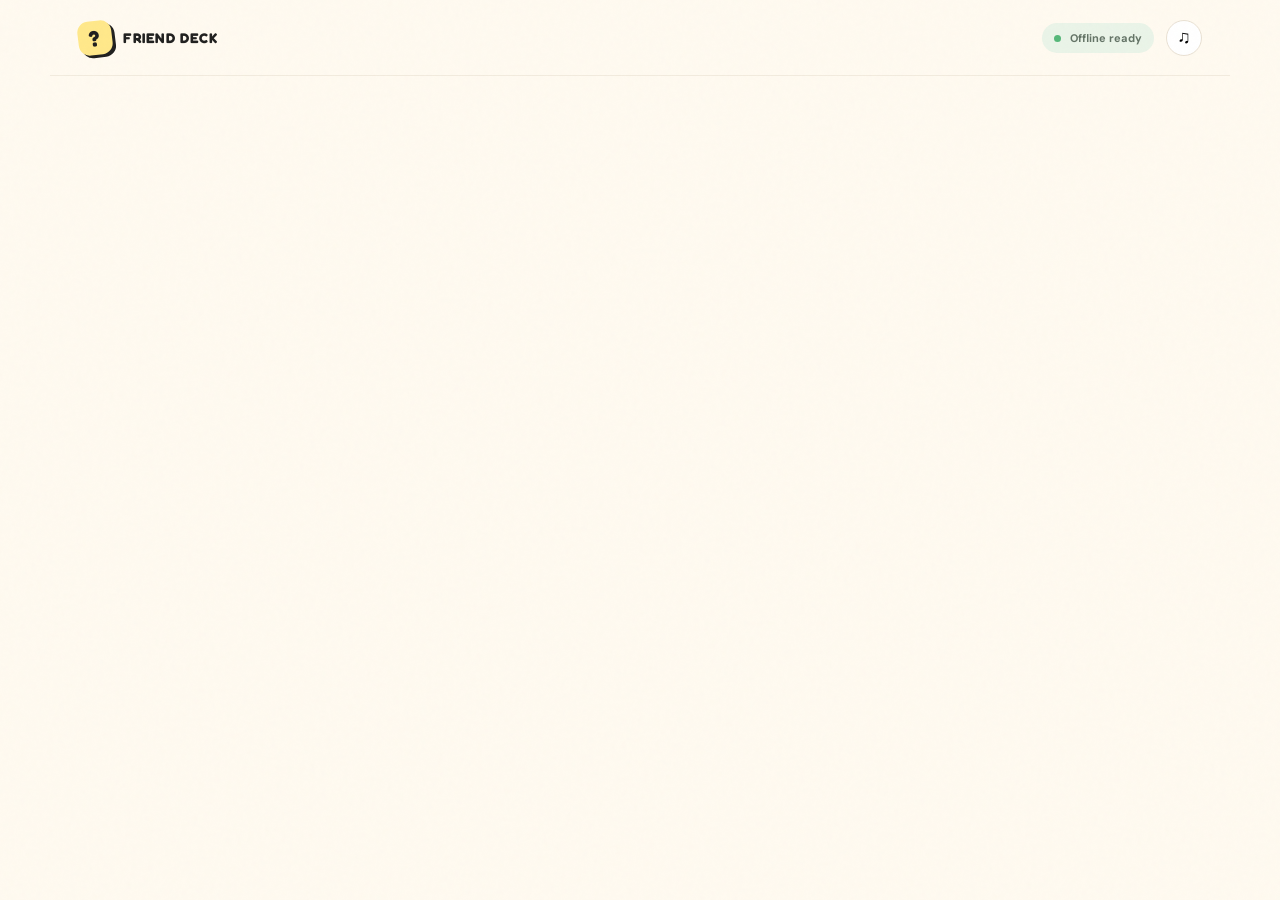
==== index.html @ e15292bc "Refresh Two Truths game script version" ====
<!doctype html>
<html lang="en">
<head>
  <meta charset="UTF-8"><meta name="viewport" content="width=device-width,initial-scale=1,viewport-fit=cover">
  <meta name="theme-color" content="#fff8e9"><meta name="description" content="Friend Deck: party games for friends. Enter your name, create a room, join online, or play offline.">
  <meta name="mobile-web-app-capable" content="yes"><meta name="apple-mobile-web-app-capable" content="yes"><meta name="apple-mobile-web-app-status-bar-style" content="default">
  <link rel="manifest" href="./manifest.webmanifest"><link rel="icon" href="./InShot_20261113_131236610.jpg" type="image/jpeg"><link rel="apple-touch-icon" href="./InShot_20261113_131236610.jpg">
  <title>Friend Deck — Party Games ✦</title><link rel="preconnect" href="https://fonts.googleapis.com"><link rel="preconnect" href="https://fonts.gstatic.com" crossorigin>
  <link href="https://fonts.googleapis.com/css2?family=DM+Sans:wght@400;500;600;700;800&family=Fredoka:wght@400;500;600;700&display=swap" rel="stylesheet">
  <link rel="stylesheet" href="style.css?v=frienddeck-pwa-install-20261111b">
</head>
<body>
  <div class="paper-grain"></div>
  <header class="topbar"><a class="brand" href="#" aria-label="Friend Deck home"><span class="brand-mark">?</span><span>FRIEND <b>DECK</b></span></a><div class="top-actions"><span id="connectionPill" class="connection-pill"><i></i> Offline ready</span><button class="icon-btn" id="soundToggle" aria-label="Toggle sound">♫</button></div></header>
  <main id="app" class="shell">
    <section id="homeScreen" class="screen">
      <div class="hero">
        <div class="hero-copy"><div class="eyebrow"><span class="sparkle">✳</span> THE FRIEND GROUP GAME</div><h1>Guess the <em>Facts.</em></h1><p>Five anonymous facts. One friend group. A whole lot of surprises.</p><div class="hero-actions"><button class="btn btn-dark" id="onlineCreate">Create online room <span>↗</span></button><button class="btn btn-light" id="offlineCreate">Play on this device <span>→</span></button></div><div class="micro-proof"><span>✦ Up to 10 players</span><span>✦ 5 facts each</span><span>✦ Maximum fun</span></div></div>
        <div class="note-stage" aria-label="Colourful sticky notes"><div class="tape"></div><article class="sticky note-yellow tilt-a"><small>FUN FACT #01</small><b>I can solve a Rubik’s cube in under a minute.</b><span>— ???</span></article><article class="sticky note-pink tilt-b"><small>FUN FACT #02</small><b>I’ve never watched a full horror movie.</b><span>— ???</span></article><article class="sticky note-blue tilt-c"><small>FUN FACT #03</small><b>I once met my favourite celebrity!</b><span>— ???</span></article><div class="doodle">✳</div><div class="tiny-star">✦</div></div>
      </div>
      <section class="how-section"><div class="section-kicker">THE RULES ARE SIMPLE</div><h2>Write it. Shuffle it. Guess it.</h2><div class="steps-grid"><article class="step-card"><span class="step-num">01</span><div class="step-icon pink-icon">✎</div><h3>Drop your facts</h3><p>Everyone writes five facts about themselves on colourful notes.</p></article><article class="step-card"><span class="step-num">02</span><div class="step-icon yellow-icon">⤨</div><h3>Mix them up</h3><p>All facts are shuffled. A random player gets the first turn.</p></article><article class="step-card"><span class="step-num">03</span><div class="step-icon green-icon">✓</div><h3>Make your guess</h3><p>Pick a name. The answer is revealed instantly and points are updated.</p></article></div></section>
      <footer class="footer">MADE FOR FRIENDS, FULL OF SURPRISES <span>✦</span></footer>
    </section>
    <section id="setupScreen" class="screen">
      <button class="back-link" data-back>← Back</button><div class="page-heading"><div class="eyebrow" id="setupEyebrow">LET’S GET EVERYONE IN</div><h1 id="setupTitle">Build your <em>line-up.</em></h1><p id="setupDesc">Add each player who’s joining the game.</p></div>
      <div class="setup-layout"><div class="setup-panel"><div class="panel-head"><h2>Players <span id="playerCount" class="count-chip">0 / 10</span></h2><span class="muted">Minimum 3 · Maximum 10</span></div><div class="add-player-row" id="addPlayerRow"><input id="playerNameInput" maxlength="22" placeholder="Enter a player name…" autocomplete="off"><button id="addPlayerBtn" class="btn btn-dark">Add +</button></div><div id="setupPlayers" class="player-list"></div><div id="roomCodePanel" class="room-code-panel hidden"><span>ROOM CODE</span><strong id="roomCodeText">------</strong><button id="copyRoomCode" class="copy-btn">Copy code</button><small>Friends can join from their own phones using this code.</small></div><button id="continueSetup" class="btn btn-dark btn-wide">Continue to facts <span>→</span></button><p id="setupHint" class="hint">Add 3–10 players to continue.</p></div><aside class="side-note sticky note-lilac"><span class="pin">●</span><small>GOOD TO KNOW</small><h3>Keep it a mystery.</h3><p>Use facts that are fun to discover. Don’t include private information like passwords, addresses or phone numbers.</p><div class="side-scribble">✳</div></aside></div>
    </section>
    <section id="factsScreen" class="screen">
      <button class="back-link" data-back>← Back</button><div class="page-heading"><div class="eyebrow">THE SECRET STUFF</div><h1>Leave five <em>clues.</em></h1><p>Each player writes exactly five facts. Everyone’s notes will be mixed together.</p></div><div class="facts-layout"><div class="facts-panel"><div class="facts-player-head"><div><span class="muted">NOW WRITING</span><h2 id="factsPlayerName">Player</h2></div><span id="factsProgress" class="count-chip">0 / 5</span></div><div id="factInputs" class="fact-inputs"></div><div class="facts-actions"><button id="saveFactsBtn" class="btn btn-dark btn-wide">Save my five facts <span>→</span></button><p id="factsHint" class="hint">Write five facts to continue.</p></div></div><div class="note-stack"><article class="sticky note-yellow"><small>IDEA</small><b>A food I could eat every day…</b></article><article class="sticky note-pink"><small>IDEA</small><b>A place I really want to visit…</b></article><article class="sticky note-blue"><small>IDEA</small><b>A weird talent I have…</b></article></div></div>
    </section>
    <section id="waitingScreen" class="screen">
      <div class="waiting-card"><div class="waiting-icon">✳</div><div class="eyebrow">ALL NOTES ARE IN</div><h1>Ready to <em>shuffle?</em></h1><p id="waitingText">Everyone has submitted their five facts.</p><div id="waitingPlayers" class="avatar-row"></div><button id="startGameBtn" class="btn btn-dark btn-wide">Shuffle & start game <span>✦</span></button><p id="waitingHint" class="hint">Only the host can start the online game.</p></div>
    </section>
    <section id="gameScreen" class="screen">
      <div class="game-topline"><span class="round-label" id="roundLabel">FACT 01 / 50</span><span class="turn-pill" id="turnPill">Alex’s turn</span></div>
      <div class="game-layout"><div class="fact-area"><div class="eyebrow">WHO DOES THIS SOUND LIKE?</div><article id="activeFactNote" class="sticky active-note note-yellow"><span class="pin">●</span><small>ANONYMOUS FACT</small><p id="activeFactText">Fact goes here…</p><div class="note-footer" id="factOwnerReveal">WHO WROTE THIS? <span>✳</span></div></article><div id="guessArea" class="guess-area"><h2 id="guessPrompt">Pick the person you think wrote this.</h2><div id="guessOptions" class="guess-options"></div></div><div id="revealArea" class="reveal-area hidden"><div id="resultBanner" class="result-banner"></div><p id="revealMessage"></p><button id="nextFactBtn" class="btn btn-dark btn-wide">Next fact <span>→</span></button></div></div></div>
    </section>
    <section id="resultsScreen" class="screen">
      <div class="results-heading"><div class="eyebrow">THAT’S A WRAP</div><h1>The facts are <em>out!</em></h1><p>All the facts have been revealed.</p></div><div id="resultsScores" class="results-scoreboard"></div><div class="results-actions"><button id="playAgainBtn" class="btn btn-dark">Play again ↻</button><button id="homeBtn" class="btn btn-light">Back to home</button></div>
    </section>
    <div id="toast" class="toast" role="status" aria-live="polite"></div>
  </main>
  <script src="arcade.js?v=two-truths-color-shuffle-20261115"></script>
  <script type="module" src="app.js?v=frienddeck-results-rematch-20261114"></script>
  <script>

    let deferredInstallPrompt = null;
    window.addEventListener("beforeinstallprompt", (event) => {
      event.preventDefault();
      deferredInstallPrompt = event;
      if (document.getElementById("pwaInstallButton")) return;
      const button = document.createElement("button");
      button.id = "pwaInstallButton";
      button.className = "btn btn-light";
      button.textContent = "Install App";
      button.style.cssText = "font-size:11px;padding:8px 11px;white-space:nowrap";
      button.addEventListener("click", async () => {
        if (!deferredInstallPrompt) return;
        deferredInstallPrompt.prompt();
        await deferredInstallPrompt.userChoice;
        deferredInstallPrompt = null;
        button.remove();
      });
      document.querySelector(".top-actions")?.append(button);
    });
    window.addEventListener("appinstalled", () => {
      document.getElementById("pwaInstallButton")?.remove();
      deferredInstallPrompt = null;
    });
\n    if ("serviceWorker" in navigator && (location.protocol === "https:" || location.hostname === "localhost")) {
      window.addEventListener("load", () => {
        navigator.serviceWorker.register("./sw.js").catch((error) => console.warn("Friend Deck offline setup unavailable:", error));
      });
    }
  </script>
</body></html>
---- style.css ----
:root{--ink:#20201f;--paper:#fffaf0;--muted:#858178;--pink:#ffb8c8;--yellow:#ffe88a;--blue:#a9d9f4;--green:#bce8c8;--lilac:#d8c7fa;--orange:#ffc58e;--line:#e9e1d3;--shadow:0 14px 34px #33251513}*{box-sizing:border-box}html{scroll-behavior:smooth}body{margin:0;background:var(--paper);color:var(--ink);font-family:'DM Sans',sans-serif;min-height:100vh}.paper-grain{position:fixed;inset:0;pointer-events:none;opacity:.13;z-index:5;background-image:url("data:image/svg+xml,%3Csvg viewBox='0 0 180 180' xmlns='http://www.w3.org/2000/svg'%3E%3Cfilter id='n'%3E%3CfeTurbulence type='fractalNoise' baseFrequency='.9' numOctaves='3' stitchTiles='stitch'/%3E%3C/filter%3E%3Crect width='100%25' height='100%25' filter='url(%23n)' opacity='.16'/%3E%3C/svg%3E")}.topbar{height:76px;max-width:1180px;margin:auto;padding:0 28px;display:flex;align-items:center;justify-content:space-between;border-bottom:1px solid #e9e1d399}.brand{display:flex;align-items:center;gap:11px;text-decoration:none;color:var(--ink);font:700 14px 'Fredoka';letter-spacing:.08em}.brand-mark{width:34px;height:34px;border-radius:11px;background:var(--yellow);display:grid;place-items:center;font:700 22px 'Fredoka';transform:rotate(-7deg);box-shadow:3px 3px 0 var(--ink)}.brand b{font-weight:700}.top-actions{display:flex;align-items:center;gap:12px}.connection-pill{font-size:11px;font-weight:700;color:#647466;background:#eaf4e8;padding:8px 12px;border-radius:30px}.connection-pill i,.live-dot:before{display:inline-block;width:7px;height:7px;background:#56b879;border-radius:50%;margin-right:6px}.icon-btn{border:1px solid var(--line);background:#fff;border-radius:50%;width:36px;height:36px;font-size:18px}.shell{max-width:1120px;margin:auto;padding:0 28px}.screen{display:none;min-height:calc(100vh - 76px);padding:46px 0 24px}.screen.active{display:block;animation:fadeUp .38s ease both}@keyframes fadeUp{from{opacity:0;transform:translateY(12px)}to{opacity:1;transform:none}}h1,h2,h3,p{margin-top:0}h1,h2,h3{font-family:'Fredoka',sans-serif}h1{font-size:clamp(42px,6vw,68px);line-height:1.02;letter-spacing:-.04em;margin:12px 0 18px}h1 em{font-style:normal;color:#ed8da6}h2{font-size:25px;letter-spacing:-.02em}.hero{display:grid;grid-template-columns:1.04fr .96fr;gap:42px;align-items:center;padding:36px 0 66px}.eyebrow,.section-kicker{font-size:10px;font-weight:800;letter-spacing:.17em;color:#81796d}.sparkle{color:#e99a42;font-size:16px;margin-right:6px}.hero-copy>p,.page-heading>p,.results-heading>p{color:#77736a;line-height:1.7;max-width:440px;font-size:15px}.hero-actions{display:flex;gap:11px;flex-wrap:wrap;margin:27px 0 23px}.btn{border:0;border-radius:12px;padding:14px 18px;font:700 13px 'DM Sans';cursor:pointer;transition:transform .18s,box-shadow .18s;display:inline-flex;align-items:center;justify-content:center;gap:18px}.btn:hover{transform:translateY(-2px);box-shadow:0 7px 16px #1e1a141a}.btn-dark{background:var(--ink);color:white}.btn-light{background:#fff;border:1px solid var(--line);color:var(--ink)}.btn span{font-size:17px}.btn-wide{width:100%;margin-top:14px}.micro-proof{display:flex;gap:16px;flex-wrap:wrap;color:#888174;font-size:10px;font-weight:700}.note-stage{height:360px;position:relative;display:flex;align-items:center;justify-content:center}.sticky{position:relative;border-radius:3px 3px 7px 3px;padding:21px 20px 17px;box-shadow:4px 8px 18px #33251518;display:flex;flex-direction:column;gap:13px;min-height:160px}.sticky:after{content:"";position:absolute;right:0;bottom:0;border-style:solid;border-width:0 0 13px 13px;border-color:transparent transparent #00000013 transparent}.sticky small{font-size:9px;letter-spacing:.15em;font-weight:800;opacity:.6}.sticky b{font:600 19px/1.3 'Fredoka'}.sticky>span{font-size:10px;font-weight:700;opacity:.6;text-align:right}.note-yellow{background:var(--yellow)}.note-pink{background:var(--pink)}.note-blue{background:var(--blue)}.note-green{background:var(--green)}.note-lilac{background:var(--lilac)}.note-orange{background:var(--orange)}.tilt-a{width:210px;position:absolute;left:7%;top:28px;transform:rotate(-9deg);z-index:2}.tilt-b{width:205px;position:absolute;right:2%;top:120px;transform:rotate(8deg);z-index:3}.tilt-c{width:190px;position:absolute;left:24%;bottom:8px;transform:rotate(-3deg);z-index:4}.doodle{position:absolute;right:4%;top:20px;font-size:45px;color:#f1a65b}.tiny-star{position:absolute;left:4%;bottom:30px;color:#ec91a9;font-size:27px}.tape{position:absolute;top:12px;left:43%;width:70px;height:22px;background:#ffffff8c;transform:rotate(4deg);z-index:6}.how-section{border-top:1px solid var(--line);padding:40px 0 50px}.section-kicker{text-align:center}.how-section h2{text-align:center;font-size:30px;margin:9px 0 30px}.steps-grid{display:grid;grid-template-columns:repeat(3,1fr);gap:18px}.step-card{position:relative;padding:23px 22px;border:1px solid var(--line);border-radius:15px;background:#fffdf8}.step-num{position:absolute;right:20px;top:17px;color:#b6afa2;font:600 12px 'Fredoka'}.step-icon{width:42px;height:42px;border-radius:12px;display:grid;place-items:center;font-size:21px;margin-bottom:17px}.pink-icon{background:#ffe1e8}.yellow-icon{background:#fff1b8}.green-icon{background:#dff3e3}.step-card h3{font-size:18px;margin-bottom:8px}.step-card p{color:#827c71;font-size:12px;line-height:1.65;margin:0}.footer{text-align:center;font-size:9px;letter-spacing:.18em;color:#aaa294;padding:15px}.footer span{color:#e99a42;margin-left:6px}.back-link{border:0;background:none;color:#77736a;font:700 12px 'DM Sans';padding:0;cursor:pointer}.page-heading{text-align:center;margin:30px auto 35px}.page-heading h1{font-size:48px}.page-heading>p{margin:0 auto}.setup-layout{display:grid;grid-template-columns:1fr 260px;gap:25px;max-width:820px;margin:auto;align-items:start}.setup-panel,.facts-panel,.final-score-panel{background:#fff;border:1px solid var(--line);border-radius:17px;padding:23px;box-shadow:var(--shadow)}.panel-head,.facts-player-head{display:flex;align-items:center;justify-content:space-between}.panel-head h2{font-size:20px;margin:0}.muted,.hint{font-size:11px;color:#938c80}.count-chip{background:#f5f0e7;border-radius:20px;padding:6px 10px;font-size:10px;font-weight:800}.add-player-row{display:flex;gap:8px;margin:20px 0 14px}.add-player-row input,.fact-input{width:100%;border:1px solid #e8e1d5;border-radius:10px;padding:13px 14px;font:500 13px 'DM Sans';outline:none;background:#fffdf9}.add-player-row input:focus,.fact-input:focus{border-color:#d9a6b3;box-shadow:0 0 0 3px #ffb8c833}.player-list{display:grid;gap:8px}.player-item{display:flex;align-items:center;gap:10px;padding:10px 12px;background:#fffaf1;border-radius:10px}.player-avatar{width:30px;height:30px;border-radius:9px;display:grid;place-items:center;font:700 13px 'Fredoka'}.player-item strong{font-size:12px;flex:1}.remove-player{border:0;background:none;color:#9c9589;font-size:17px;cursor:pointer}.side-note{min-height:220px;transform:rotate(2deg);padding:23px}.side-note h3{font-size:22px;margin:8px 0}.side-note p{font-size:12px;line-height:1.7;color:#554b67}.side-scribble{text-align:right;font-size:26px}.pin{position:absolute;top:9px;left:50%;color:#ed8da6;font-size:10px;text-shadow:0 2px 2px #0002}.room-code-panel{margin-top:16px;background:#f7f4ec;padding:15px;border-radius:12px;display:grid;gap:7px;text-align:center}.room-code-panel span{font-size:9px;letter-spacing:.16em;font-weight:800;color:#8e877b}.room-code-panel strong{font:700 clamp(36px,9vw,46px) 'Fredoka';letter-spacing:.2em;line-height:1.15;overflow-wrap:anywhere}.room-code-panel small{color:#8e877b;font-size:10px}.copy-btn,.text-btn{border:0;background:none;color:#6c8d73;font-size:13px;font-weight:900;cursor:pointer}.room-code-panel .copy-btn{justify-self:center;padding:10px 20px;border-radius:999px;background:#24201f;color:#fff;font-size:12px}.hidden{display:none!important}.hint{text-align:center;margin:9px 0 0}.facts-layout{max-width:850px;margin:auto;display:grid;grid-template-columns:1fr 230px;gap:35px;align-items:center}.facts-player-head h2{margin:4px 0 0;font-size:24px}.facts-player-head .muted{font-size:9px;letter-spacing:.13em;font-weight:800}.fact-inputs{display:grid;gap:10px;margin-top:20px}.fact-row{display:flex;align-items:center;gap:9px}.fact-row .fact-number{width:28px;height:28px;border-radius:8px;display:grid;place-items:center;font:700 12px 'Fredoka';flex-shrink:0}.fact-row:nth-child(5n+1) .fact-number{background:var(--yellow)}.fact-row:nth-child(5n+2) .fact-number{background:var(--pink)}.fact-row:nth-child(5n+3) .fact-number{background:var(--blue)}.fact-row:nth-child(5n+4) .fact-number{background:var(--green)}.fact-row:nth-child(5n) .fact-number{background:var(--lilac)}.note-stack{display:grid;gap:15px;transform:rotate(2deg)}.note-stack .sticky{min-height:110px}.note-stack .sticky b{font-size:15px}.facts-actions{margin-top:15px}.waiting-card{max-width:510px;margin:50px auto;background:#fff;border:1px solid var(--line);border-radius:20px;padding:38px;text-align:center;box-shadow:var(--shadow)}.waiting-icon{font-size:38px;color:#eca85f}.waiting-card h1{font-size:43px}.waiting-card>p{font-size:13px;color:#8b8478;line-height:1.6}.avatar-row{display:flex;justify-content:center;gap:7px;flex-wrap:wrap;margin:23px 0}.avatar-chip{background:#f5f0e7;border-radius:30px;padding:7px 11px;font-size:10px;font-weight:700}.game-topline{display:flex;align-items:center;justify-content:space-between;gap:12px;margin-bottom:25px}.round-label{font-size:10px;letter-spacing:.14em;font-weight:800;color:#928a7d}.turn-pill{background:#fff0c5;padding:8px 13px;border-radius:30px;font-size:10px;font-weight:800}.game-layout{display:grid;grid-template-columns:1fr 260px;gap:30px;align-items:start}.fact-area{text-align:center}.fact-area>.eyebrow{margin-bottom:15px}.active-note{max-width:530px;min-height:230px;margin:0 auto 25px;padding:37px 36px 25px;transform:rotate(-1deg);text-align:left;justify-content:center}.active-note p{font:600 clamp(23px,3vw,33px)/1.3 'Fredoka';margin:4px 0 17px}.note-footer{border-top:1px dashed #4d473b55;padding-top:13px;font-size:9px;letter-spacing:.12em;font-weight:800;opacity:.55;display:flex;justify-content:space-between}.guess-area h2{font-size:19px;margin-bottom:14px}.guess-options{display:grid;grid-template-columns:repeat(2,minmax(0,1fr));gap:9px;max-width:530px;margin:auto}.guess-option{border:1px solid var(--line);background:#fff;border-radius:11px;padding:13px;font:700 12px 'DM Sans';cursor:pointer;transition:.16s}.guess-option:hover{border-color:#d5a0ad;transform:translateY(-2px)}.guess-option:disabled{opacity:.5;cursor:not-allowed}.reveal-area{max-width:530px;margin:auto}.result-banner{padding:15px;border-radius:12px;font:700 17px 'Fredoka'}.result-banner.correct{background:#dcf3e2;color:#287545}.result-banner.wrong{background:#ffe0e4;color:#a4384b}.reveal-area p{font-size:13px;color:#77736a;margin:12px 0}.live-score-panel{background:#fff;border:1px solid var(--line);border-radius:15px;padding:19px}.live-score-panel .panel-head h2{font-size:18px}.live-dot{font-size:8px;color:#5eaa75;font-weight:800;letter-spacing:.1em}.score-list{display:grid;gap:8px;margin-top:16px}.score-row{display:flex;align-items:center;gap:9px;padding:10px;background:#fffaf2;border-radius:10px}.score-rank{font:700 11px 'Fredoka';color:#9b9387;width:15px}.score-name{font-size:11px;font-weight:700;flex:1}.score-points{font:700 15px 'Fredoka'}.score-foot{font-size:10px;color:#999184;margin:14px 0 0}.results-heading{text-align:center;margin:10px 0 25px}.results-heading h1{font-size:50px}.podium{display:flex;align-items:end;justify-content:center;gap:12px;max-width:600px;margin:35px auto 25px;min-height:205px}.podium-place{width:31%;text-align:center}.podium-name{font:700 14px 'Fredoka';margin:9px 0 4px;overflow-wrap:anywhere}.podium-points{font-size:10px;color:#827b70}.podium-block{border-radius:12px 12px 3px 3px;padding:17px 5px 12px;font:700 24px 'Fredoka'}.podium-place.first .podium-block{height:110px;background:#ffe18a}.podium-place.second .podium-block{height:78px;background:#dce2e9}.podium-place.third .podium-block{height:58px;background:#f3c5a2}.medal{font-size:24px}.final-score-panel{max-width:530px;margin:auto}.results-actions{display:flex;justify-content:center;gap:10px;margin:22px}.toast{position:fixed;left:50%;bottom:24px;transform:translate(-50%,20px);opacity:0;background:#242321;color:#fff;padding:12px 18px;border-radius:30px;font-size:12px;z-index:20;transition:.25s;pointer-events:none}.toast.show{opacity:1;transform:translate(-50%,0)}@media(max-width:760px){.topbar{height:65px;padding:0 17px}.shell{padding:0 18px}.screen{padding-top:28px;min-height:calc(100vh - 65px)}.hero{grid-template-columns:1fr;gap:0;padding:28px 0 45px}.hero-copy{text-align:center}.hero-copy>p{margin:0 auto}.hero-actions,.micro-proof{justify-content:center}.note-stage{height:300px;max-width:430px;width:100%;margin:0 auto}.tilt-a{left:4%;top:22px;width:185px}.tilt-b{right:0;top:105px;width:180px}.tilt-c{left:20%;bottom:0;width:175px}.sticky{padding:17px}.sticky b{font-size:16px}.how-section{padding-top:30px}.steps-grid{grid-template-columns:1fr;gap:10px}.step-card{padding:17px;display:grid;grid-template-columns:42px 1fr;column-gap:13px}.step-icon{grid-row:span 2;margin:0}.step-card h3{margin:0 0 4px}.step-num{top:12px;right:14px}.setup-layout,.facts-layout,.game-layout{grid-template-columns:1fr}.side-note{display:none}.page-heading{margin:25px auto}.page-heading h1{font-size:40px}.setup-panel,.facts-panel{padding:17px}.game-topline{flex-wrap:wrap}.game-layout{gap:18px}.live-score-panel{order:2}.active-note{min-height:200px;padding:31px 23px}.active-note p{font-size:25px}.guess-options{grid-template-columns:1fr 1fr}.waiting-card{margin:35px auto;padding:27px 20px}.waiting-card h1{font-size:38px}.podium{gap:7px}.podium-name{font-size:12px}.results-heading h1{font-size:42px}}@media(max-width:390px){.brand{font-size:12px}.connection-pill{font-size:9px}.hero-actions .btn{width:100%}.guess-options{grid-template-columns:1fr}.micro-proof{gap:8px}.micro-proof span{font-size:9px}}
/* Friend Deck profile and leaderboard */
.fd-profile-trigger{font-size:17px!important}
.fd-modal{position:fixed;inset:0;z-index:1000;display:grid;place-items:center;padding:16px}
.fd-modal[hidden]{display:none!important}
.fd-modal-backdrop{position:absolute;inset:0;background:#25202d66;backdrop-filter:blur(4px)}
.fd-modal-card{position:relative;width:min(100%,520px);max-height:min(88vh,850px);overflow:auto;background:#fffdf7;border:1px solid #eee3d3;border-radius:25px;padding:25px;box-shadow:0 24px 70px #21172b35}
.fd-close{position:absolute;right:15px;top:12px;border:0;background:#f2edf7;border-radius:50%;width:34px;height:34px;font-size:22px;cursor:pointer}
.fd-eyebrow{font-size:10px;letter-spacing:2px;font-weight:800;color:#8c65bd}
.fd-modal-card h2{font-family:Fredoka,sans-serif;font-size:29px;margin:7px 0 17px}
.fd-profile-head{display:flex;align-items:center;gap:13px;margin:8px 0 17px}
.fd-avatar{width:58px;height:58px;display:grid;place-items:center;background:#f0e6ff;border:2px solid #d9c5f5;border-radius:18px;font-size:30px}
.fd-profile-head strong{display:block;font-size:18px}.fd-profile-head small{display:block;color:#88808c;margin-top:4px}
.fd-stat-grid{display:grid;grid-template-columns:repeat(4,1fr);gap:8px;margin:15px 0 19px}
.fd-stat-grid div{background:#f8f2ff;border:1px solid #eadcfb;border-radius:14px;padding:12px 5px;text-align:center}
.fd-stat-grid b{display:block;font-size:22px;color:#6e4aa0}.fd-stat-grid small{font-size:10px;color:#777}
.fd-modal-card h3{font-size:15px;margin:18px 0 9px}
.fd-achievements{display:flex;gap:7px;flex-wrap:wrap}.fd-achievements span{background:#fff3d9;border:1px solid #f2dfb5;padding:7px 10px;border-radius:30px;font-size:11px;font-weight:700}
.fd-form{display:grid;gap:8px;margin-top:13px}.fd-form label{font-size:12px;font-weight:700;color:#6c6571;margin-top:5px}
.fd-form input{width:100%;padding:12px 13px;border:1px solid #e3d9e9;border-radius:12px;background:white;font:inherit}
.fd-form .btn{width:100%;margin-top:4px}
.fd-avatars{display:flex;flex-wrap:wrap;gap:7px}.fd-avatars button{width:40px;height:40px;border:1px solid #e6dce9;background:#fff;border-radius:12px;font-size:21px;cursor:pointer}
.fd-avatars button.selected{border:2px solid #9564c8;background:#f4eaff}
.fd-divider{text-align:center;font-size:10px;letter-spacing:1.5px;font-weight:800;color:#9b929f;margin:19px 0 4px}
.fd-leaderboard{border-top:1px solid #eee5d9;margin-top:19px;padding-top:5px}
.fd-leader-row{display:grid;grid-template-columns:25px 1fr auto;align-items:center;gap:7px;padding:9px 2px;border-bottom:1px solid #f0eae2;font-size:12px}
.fd-leader-row>span{font-weight:800;color:#9067bd}.fd-leader-row small{color:#817986;font-size:10px}
.fd-note{font-size:10px;color:#8b8490;line-height:1.5;margin:15px 0 0}
@media(max-width:420px){.fd-modal-card{padding:20px 16px;border-radius:20px}.fd-stat-grid{gap:5px}.fd-stat-grid div{padding:10px 2px}.fd-stat-grid b{font-size:19px}.fd-leader-row{grid-template-columns:22px 1fr}.fd-leader-row small{grid-column:2}}

/* Friend Deck 2.0 motion language */
@keyframes fdCardEnter{from{opacity:0;transform:translateY(12px) scale(.985)}to{opacity:1;transform:translateY(0) scale(1)}}
@keyframes fdTitleEnter{0%{opacity:0;transform:translateY(9px) rotate(-1deg)}100%{opacity:1;transform:translateY(0) rotate(0)}}
@keyframes fdCoinSpin{0%{transform:rotateY(0) scale(.85)}50%{transform:rotateY(720deg) scale(1.08)}100%{transform:rotateY(1440deg) scale(1)}}
@keyframes fdChitFlip{0%{transform:rotateY(0)}100%{transform:rotateY(360deg)}}
@keyframes fdSecretReveal{0%{transform:scale(.92);filter:blur(4px);opacity:.3}100%{transform:scale(1);filter:blur(0);opacity:1}}
@keyframes fdVotePulse{0%,100%{box-shadow:0 0 0 0 #a77bd000}50%{box-shadow:0 0 0 7px #a77bd02b}}
#arcadePlay .arcHead h1{animation:fdTitleEnter .42s ease-out both}
#arcadePlay .box,#arcadePlay .mode-card{animation:fdCardEnter .32s ease-out both}
#arcadePlay .choice button,#arcadePlay .players>div{animation:fdCardEnter .28s ease-out both}
#arcadePlay.game-burning_bridges .coin.is-flipping{animation:fdCoinSpin 1.1s cubic-bezier(.2,.75,.25,1) infinite}
#arcadePlay.game-burning_bridges .burn-player-card{animation:fdCardEnter .4s ease-out both}
#arcadePlay.game-collect_fruits .fruit-chit-face{animation:fdChitFlip .38s ease-out}
#arcadePlay.game-collect_fruits .fruit-chit{transition:transform .18s,box-shadow .18s}
#arcadePlay.game-collect_fruits .fruit-chit:active{transform:scale(.96) rotate(-2deg)}
#arcadePlay.game-imposter .private-card-secret,#arcadePlay.game-mafia .private-card-secret{animation:fdSecretReveal .35s ease-out}
#arcadePlay.game-imposter .private-flip-card.is-revealed,#arcadePlay.game-mafia .private-flip-card.is-revealed{animation:fdVotePulse .8s ease-in-out}
#arcadePlay.game-mafia .arcade-chat{animation:fdCardEnter .35s ease-out}
#arcadePlay.game-guess_the_facts .active-note{animation:fdCardEnter .4s ease-out}
#arcadePlay button{transition:transform .16s ease,box-shadow .16s ease}
#arcadePlay button:active{transform:scale(.975)}
@media(prefers-reduced-motion:reduce){#arcadePlay *,#arcadePlay *:before,#arcadePlay *:after{animation-duration:.01ms!important;animation-iteration-count:1!important;scroll-behavior:auto!important;transition-duration:.01ms!important}}

.fd-player-id{display:block;font-size:10px;color:#95899b;margin-top:5px;letter-spacing:.5px}

.fd-password-wrap{position:relative;display:flex;align-items:center;width:100%}
.fd-password-wrap input{padding-right:92px!important}
.fd-password-toggle{position:absolute;right:7px;top:50%;transform:translateY(-50%);border:0;border-radius:9px;background:#f2eafa;color:#69458e;padding:7px 9px;font-size:11px;font-weight:800;cursor:pointer}
.fd-password-toggle:active{transform:translateY(-50%) scale(.97)}

/* Legacy account migration is tucked away from normal username login. */
.fd-legacy{margin-top:13px;border:1px solid #eadff0;border-radius:13px;padding:11px 13px;background:#fff}
.fd-legacy summary{cursor:pointer;font-size:12px;font-weight:800;color:#76539a}
.fd-legacy p{font-size:11px;color:#817986;line-height:1.5}
.fd-legacy .fd-form{margin-top:10px}

.fd-access-gate{position:fixed;inset:0;z-index:999;display:grid;place-items:center;padding:18px;background:#fff8e9ee;backdrop-filter:blur(8px)}
.fd-access-card{width:min(100%,430px);padding:28px 23px;border:1px solid #eee3d3;border-radius:24px;background:#fffdf7;box-shadow:0 24px 70px #21172b24;text-align:center}
.fd-access-card h2{font:700 30px Fredoka,sans-serif;margin:9px 0}
.fd-access-card p{font-size:13px;line-height:1.6;color:#817986;margin:0 0 20px}
.fd-access-card .btn{width:100%;margin:5px 0}
.fd-access-card small{display:block;margin-top:12px;color:#8b8490;font-size:10px}
.fd-avatars button{width:64px;height:64px;padding:3px;overflow:hidden;border-radius:16px;background:#fff}
.fd-avatars button img{width:100%;height:100%;object-fit:cover;border-radius:12px;display:block}
.fd-avatar-img{width:100%;height:100%;object-fit:cover;border-radius:inherit;display:block}
.fd-leader-row b{display:flex;align-items:center;gap:7px}
.fd-leader-avatar{width:27px;height:27px;object-fit:cover;border-radius:9px}
.fd-close[hidden]{display:none!important}


/* Guess the Facts: per-game correct-guess results */
.results-scoreboard{width:min(100%,560px);margin:22px auto;padding:18px;background:#fff;border:1px solid #e9e1d3;border-radius:18px;box-shadow:0 8px 22px #3325150b}
.results-scoreboard h2{margin:0 0 13px;font-size:20px}
.results-score-row{display:flex;align-items:center;gap:11px;padding:11px 4px;border-top:1px solid #eee7df}
.results-score-row strong{flex:1;min-width:0;overflow-wrap:anywhere}
.results-score-row>b{color:#76518a;white-space:nowrap}
.results-rank{width:27px;height:27px;display:grid;place-items:center;border-radius:9px;background:#f2eaf6;color:#76518a;font-size:12px;font-weight:900}
#playAgainBtn:disabled{opacity:.65;cursor:not-allowed}
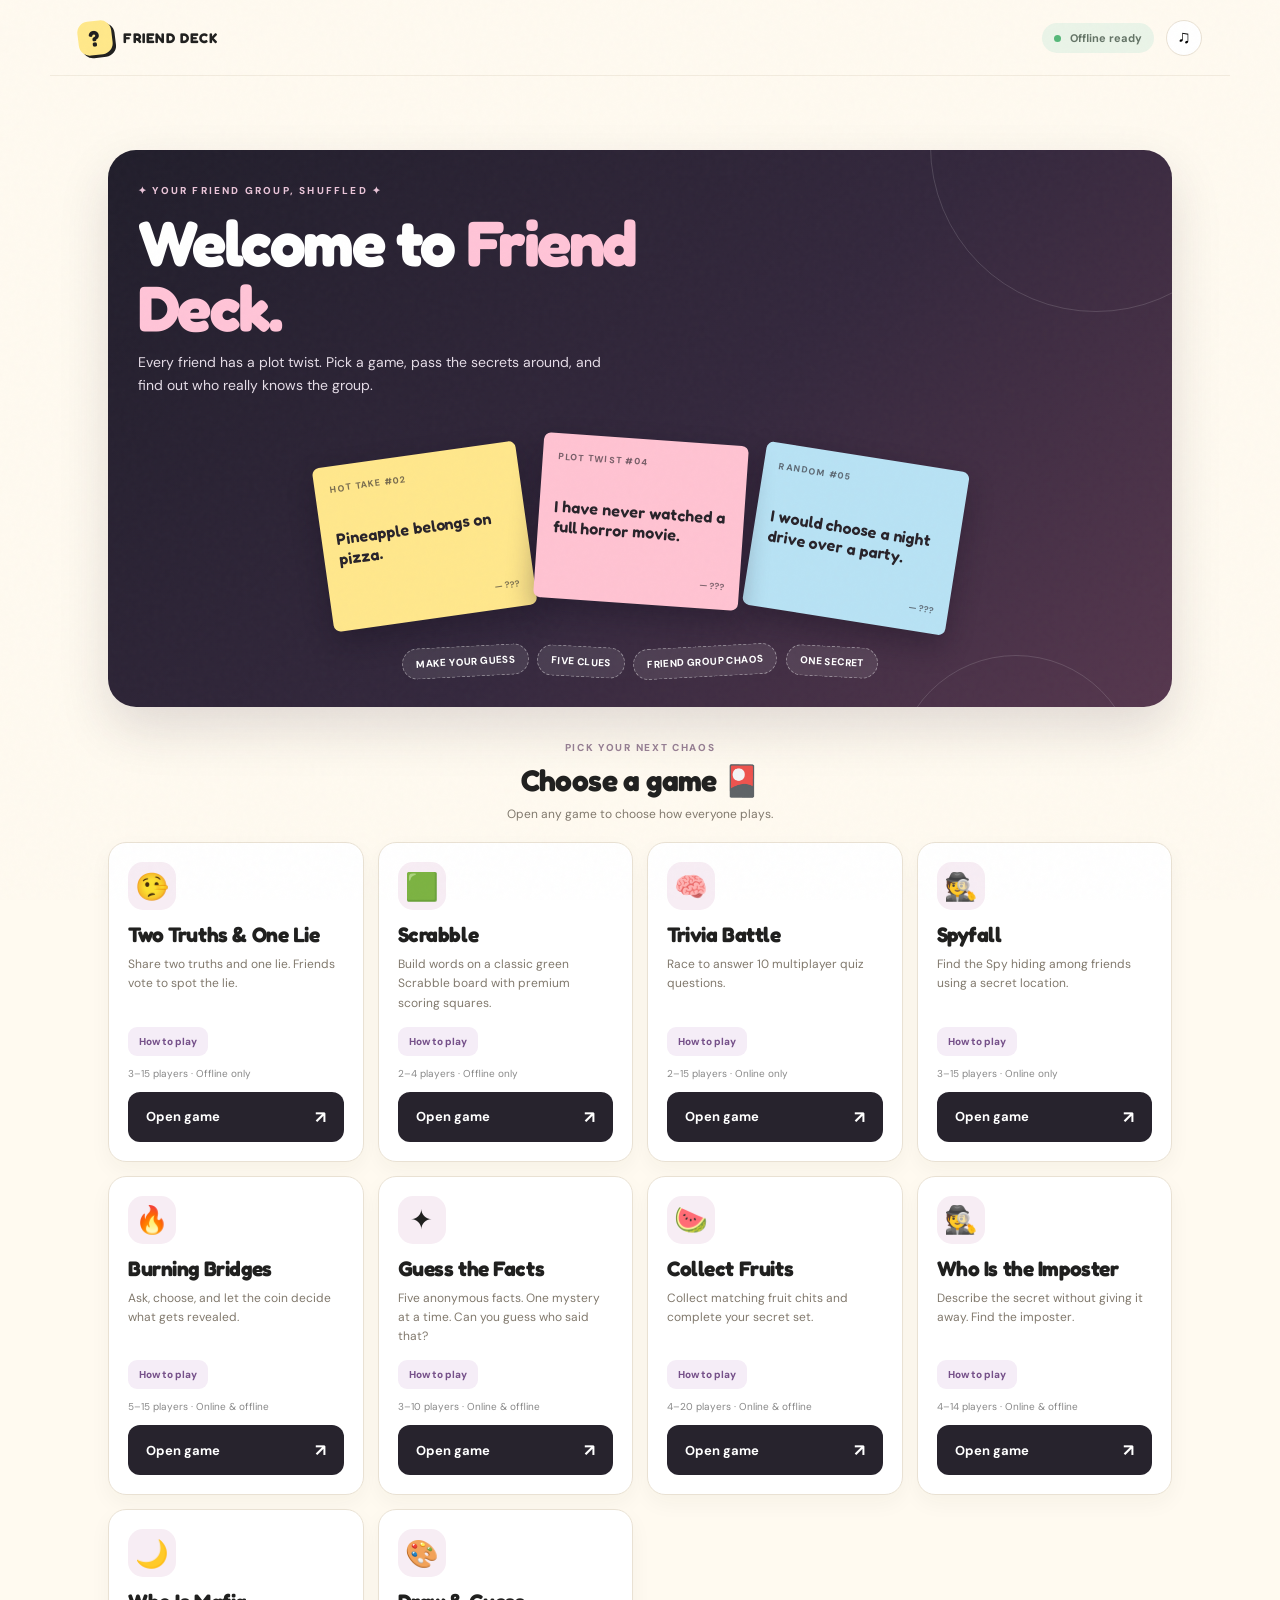
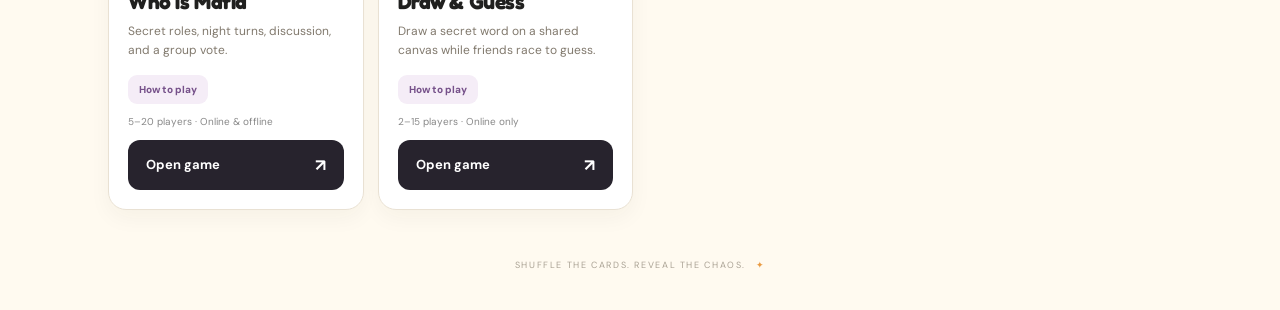
==== commit 214cb094: "Refresh Two Truths final script cache key" ====
--- a/index.html
+++ b/index.html
@@ -40,7 +40,7 @@
     </section>
     <div id="toast" class="toast" role="status" aria-live="polite"></div>
   </main>
-  <script src="arcade.js?v=two-truths-color-shuffle-20261115"></script>
+  <script src="arcade.js?v=two-truths-color-shuffle-20261115b"></script>
   <script type="module" src="app.js?v=frienddeck-results-rematch-20261114"></script>
   <script>
 
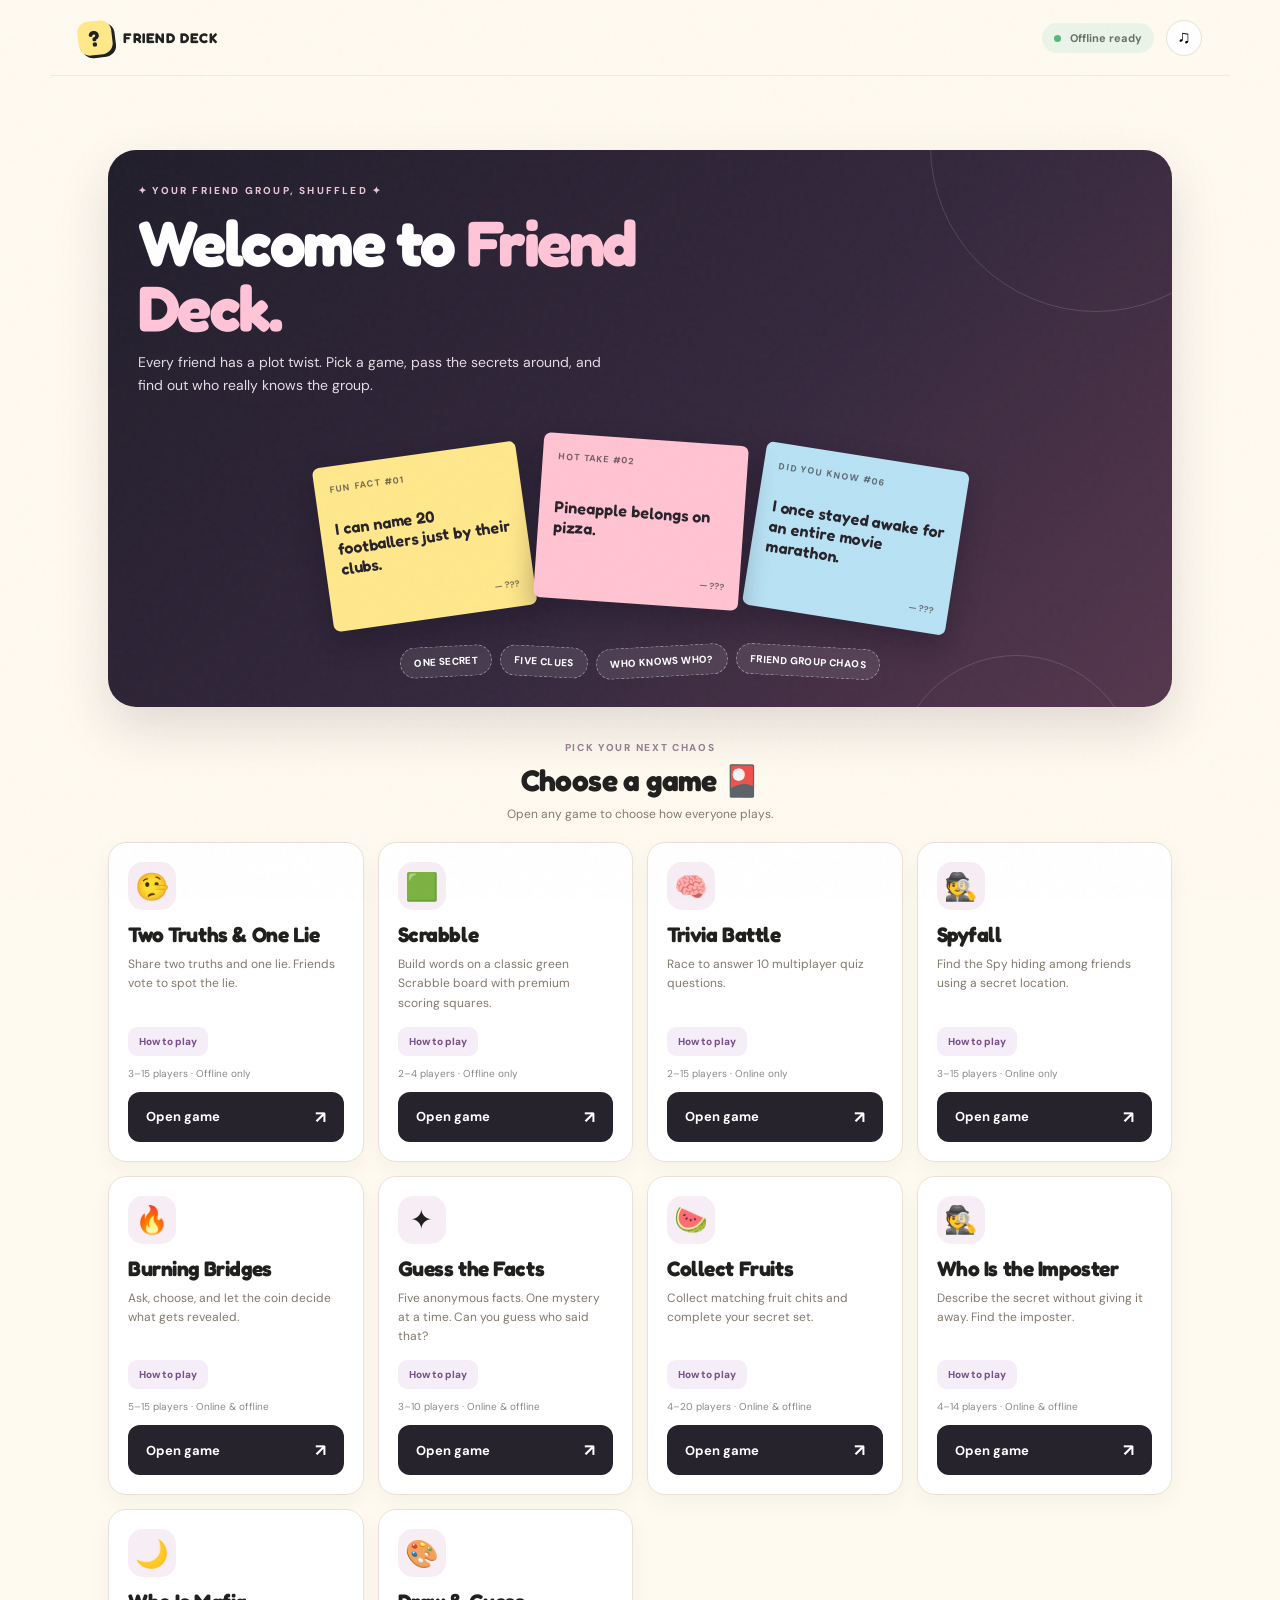
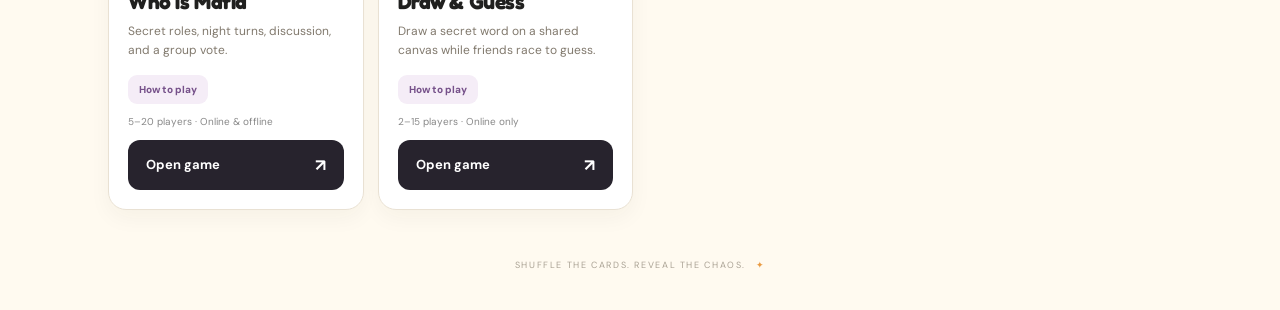
==== commit 3e132d18: "Refresh final Two Truths game script" ====
--- a/index.html
+++ b/index.html
@@ -40,7 +40,7 @@
     </section>
     <div id="toast" class="toast" role="status" aria-live="polite"></div>
   </main>
-  <script src="arcade.js?v=two-truths-color-shuffle-20261115b"></script>
+  <script src="arcade.js?v=two-truths-final-20261115"></script>
   <script type="module" src="app.js?v=frienddeck-results-rematch-20261114"></script>
   <script>
 
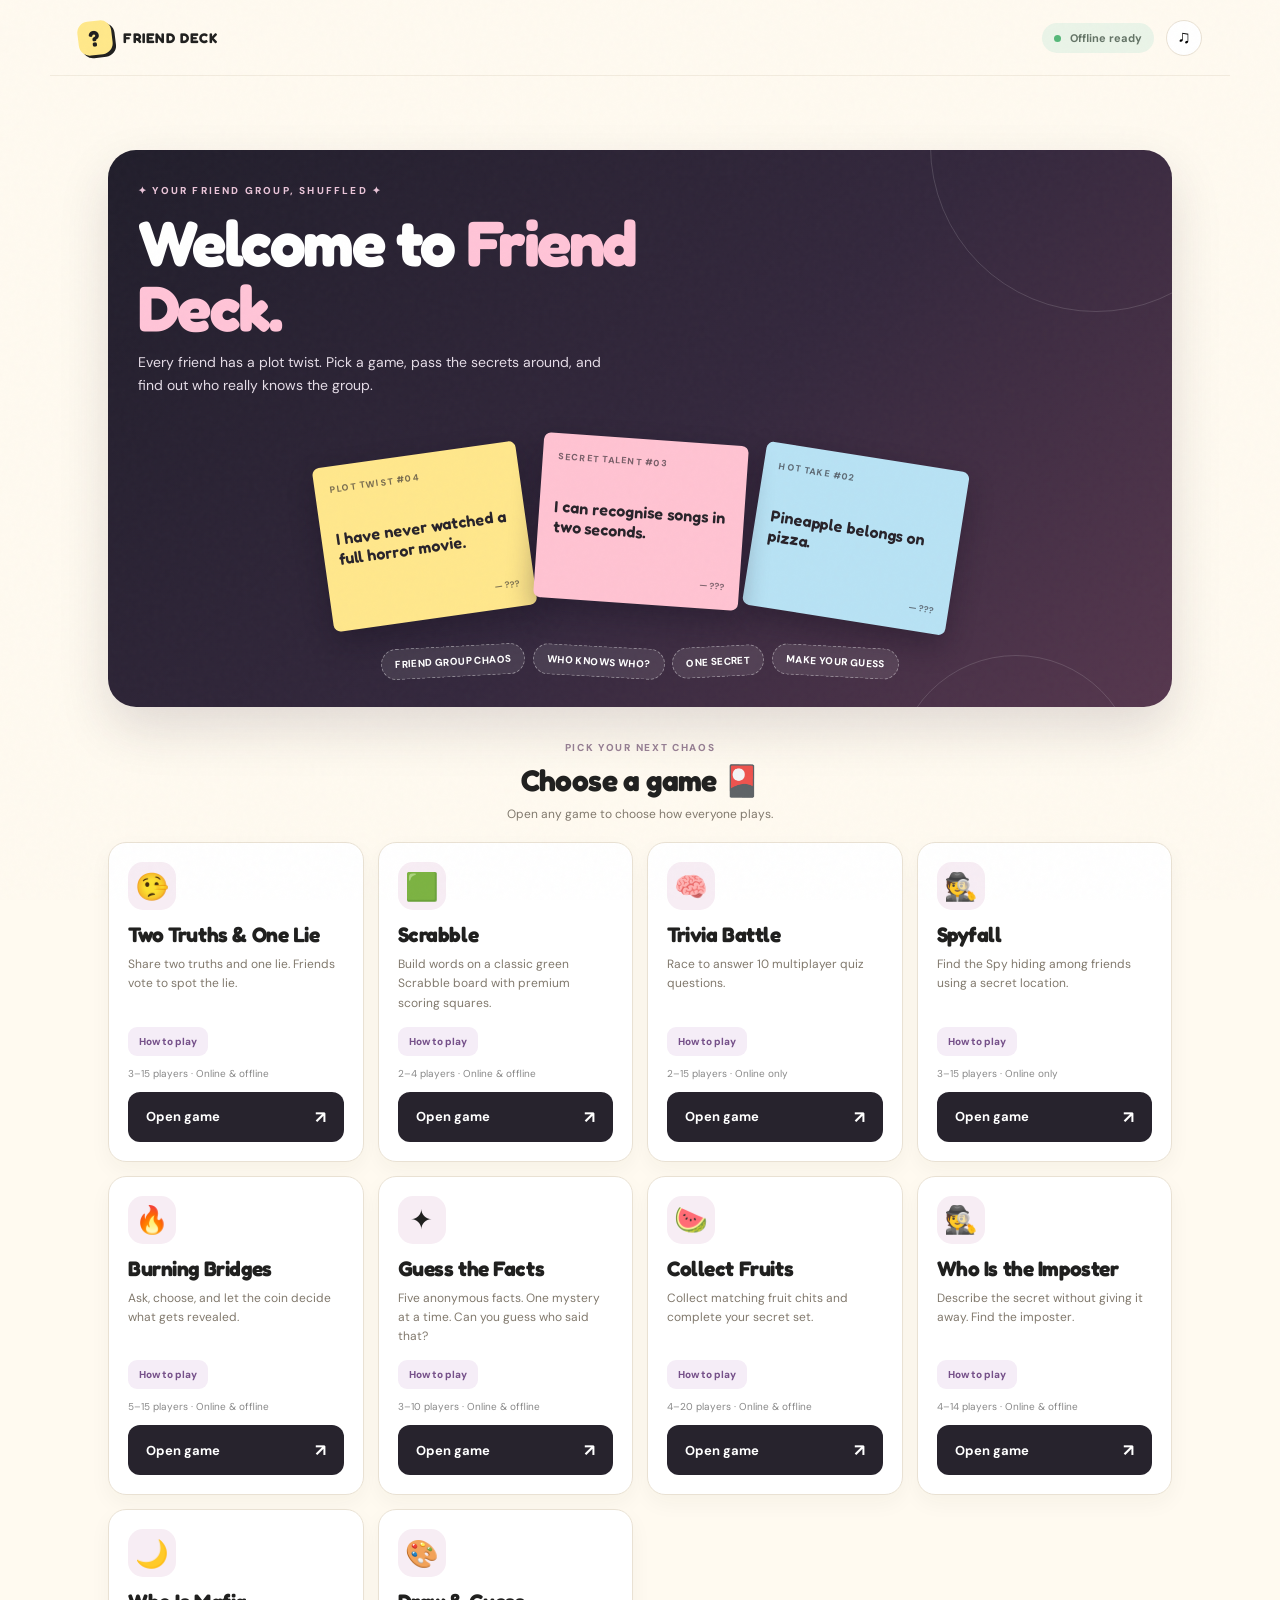
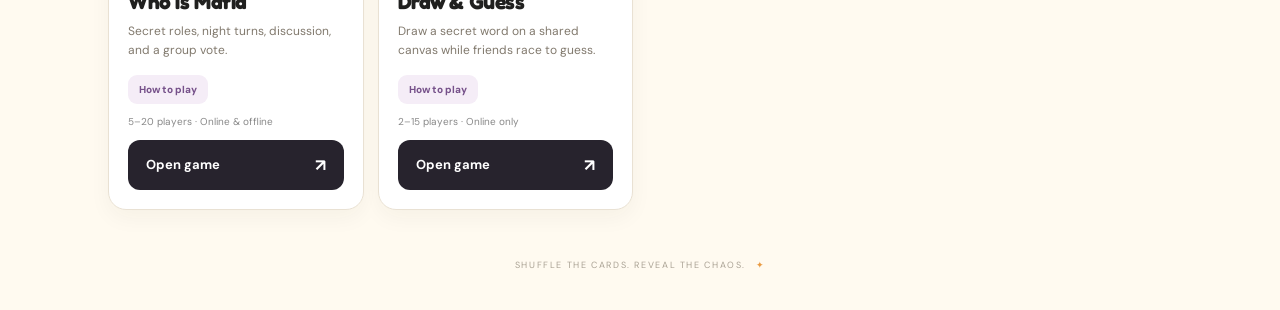
==== commit 1fff2697: "Bust cache for online game support" ====
--- a/index.html
+++ b/index.html
@@ -40,7 +40,7 @@
     </section>
     <div id="toast" class="toast" role="status" aria-live="polite"></div>
   </main>
-  <script src="arcade.js?v=two-truths-final-20261115"></script>
+  <script src="arcade.js?v=online-truths-scrabble-20261115"></script>
   <script type="module" src="app.js?v=frienddeck-results-rematch-20261114"></script>
   <script>
 
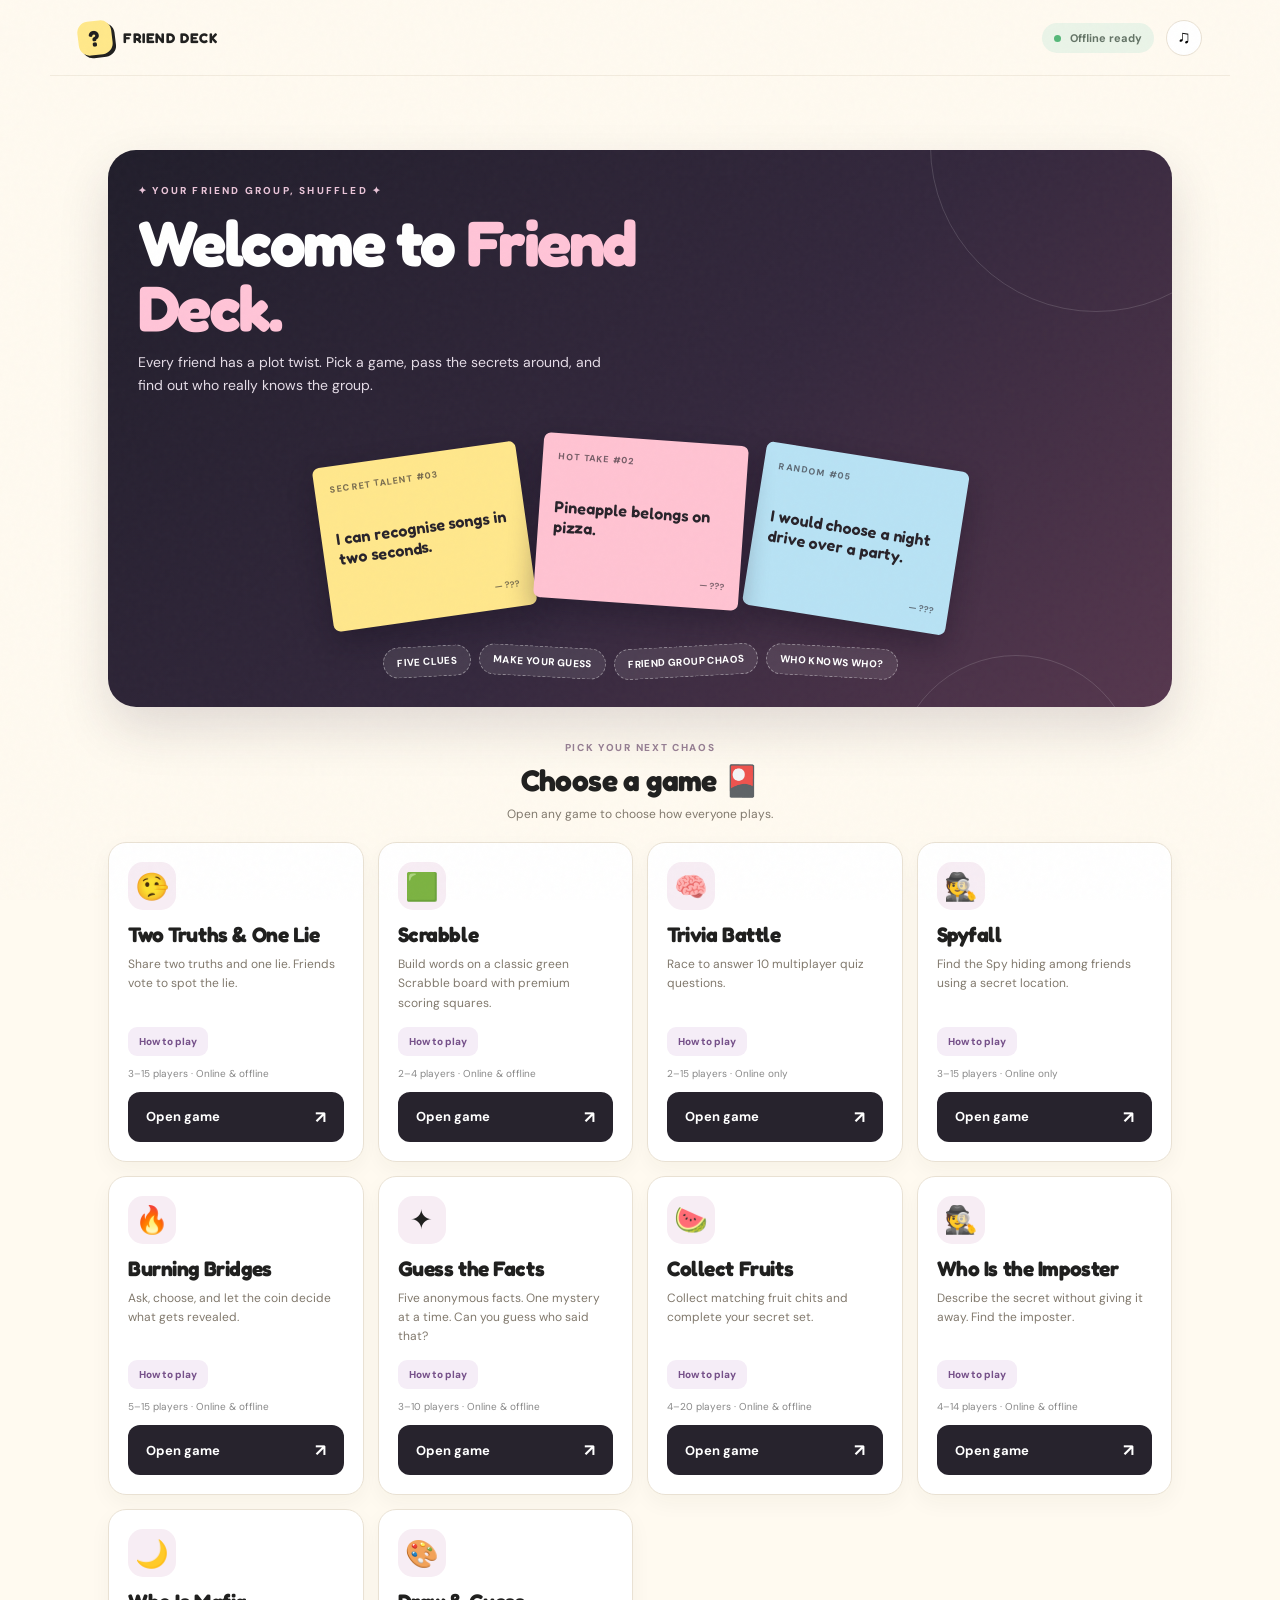
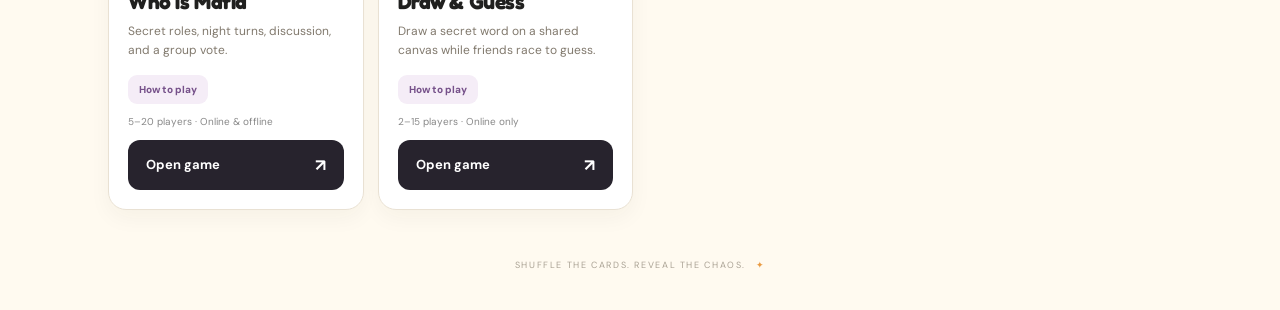
==== commit 13eb74e6: "Bust Scrabble asset cache" ====
--- a/index.html
+++ b/index.html
@@ -40,7 +40,7 @@
     </section>
     <div id="toast" class="toast" role="status" aria-live="polite"></div>
   </main>
-  <script src="arcade.js?v=online-truths-scrabble-20261115"></script>
+  <script src="arcade.js?v=scrabble-centre-dictionary-20261115"></script>
   <script type="module" src="app.js?v=frienddeck-results-rematch-20261114"></script>
   <script>
 
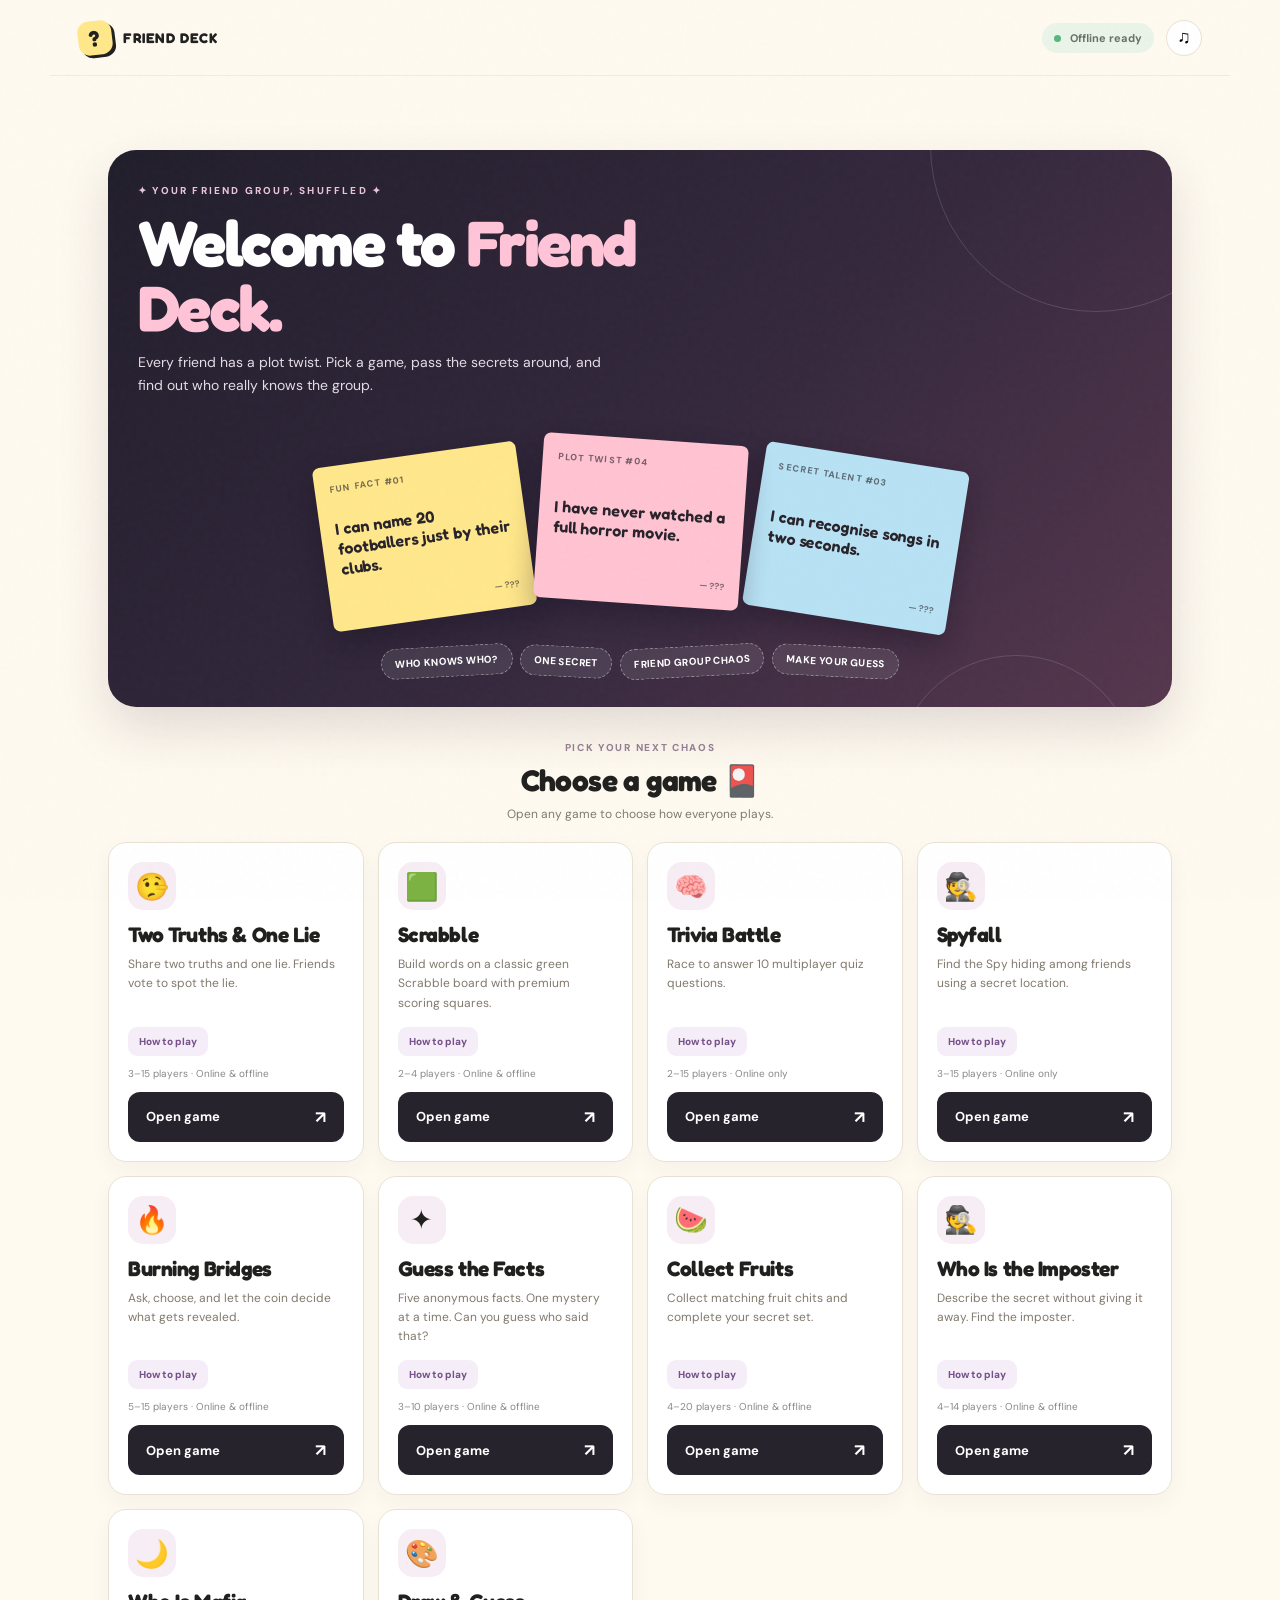
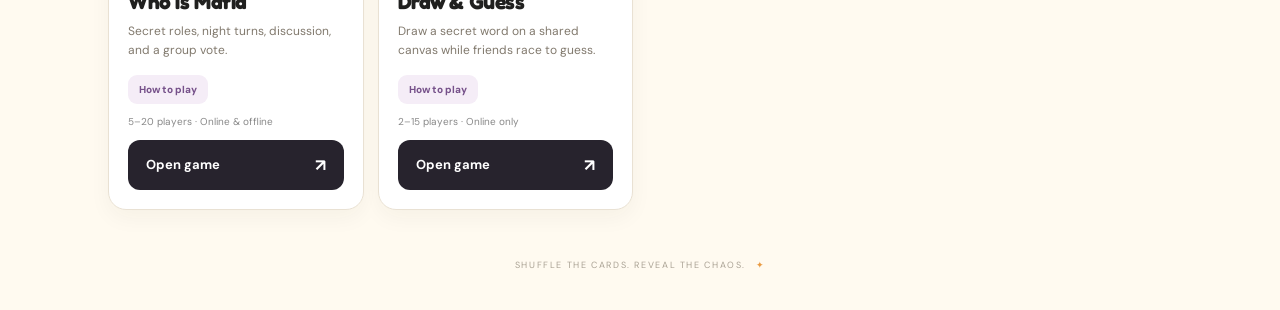
==== commit c5d4a4c4: "Refresh Scrabble centre star assets" ====
--- a/index.html
+++ b/index.html
@@ -40,7 +40,7 @@
     </section>
     <div id="toast" class="toast" role="status" aria-live="polite"></div>
   </main>
-  <script src="arcade.js?v=scrabble-centre-dictionary-20261115"></script>
+  <script src="arcade.js?v=scrabble-centre-star-fix-20261115"></script>
   <script type="module" src="app.js?v=frienddeck-results-rematch-20261114"></script>
   <script>
 
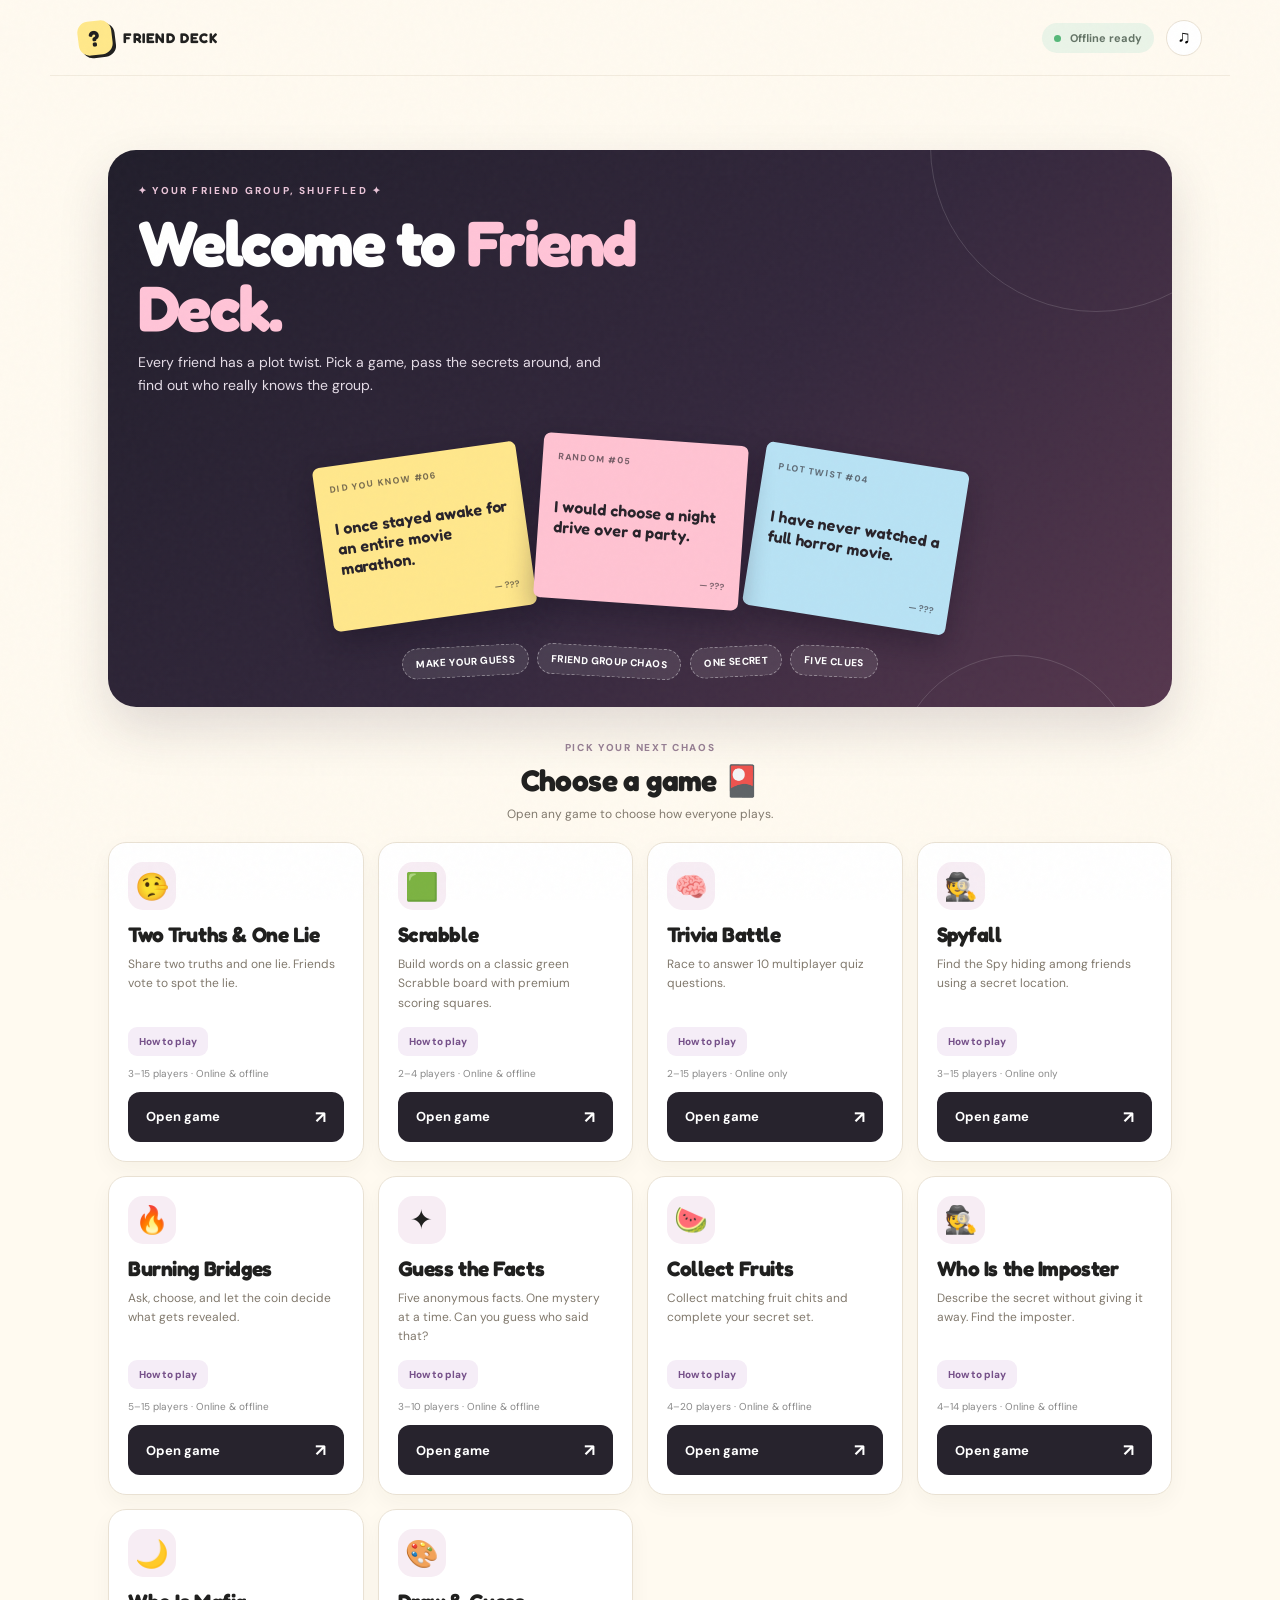
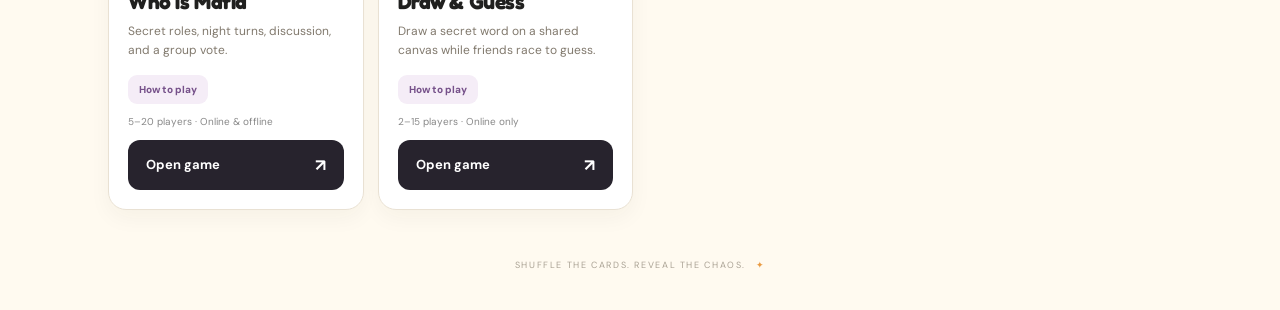
==== commit ee294c48: "Refresh Scrabble dictionary app assets" ====
--- a/index.html
+++ b/index.html
@@ -40,7 +40,7 @@
     </section>
     <div id="toast" class="toast" role="status" aria-live="polite"></div>
   </main>
-  <script src="arcade.js?v=scrabble-centre-star-fix-20261115"></script>
+  <script src="arcade.js?v=expanded-english-dictionary-20261115"></script>
   <script type="module" src="app.js?v=frienddeck-results-rematch-20261114"></script>
   <script>
 
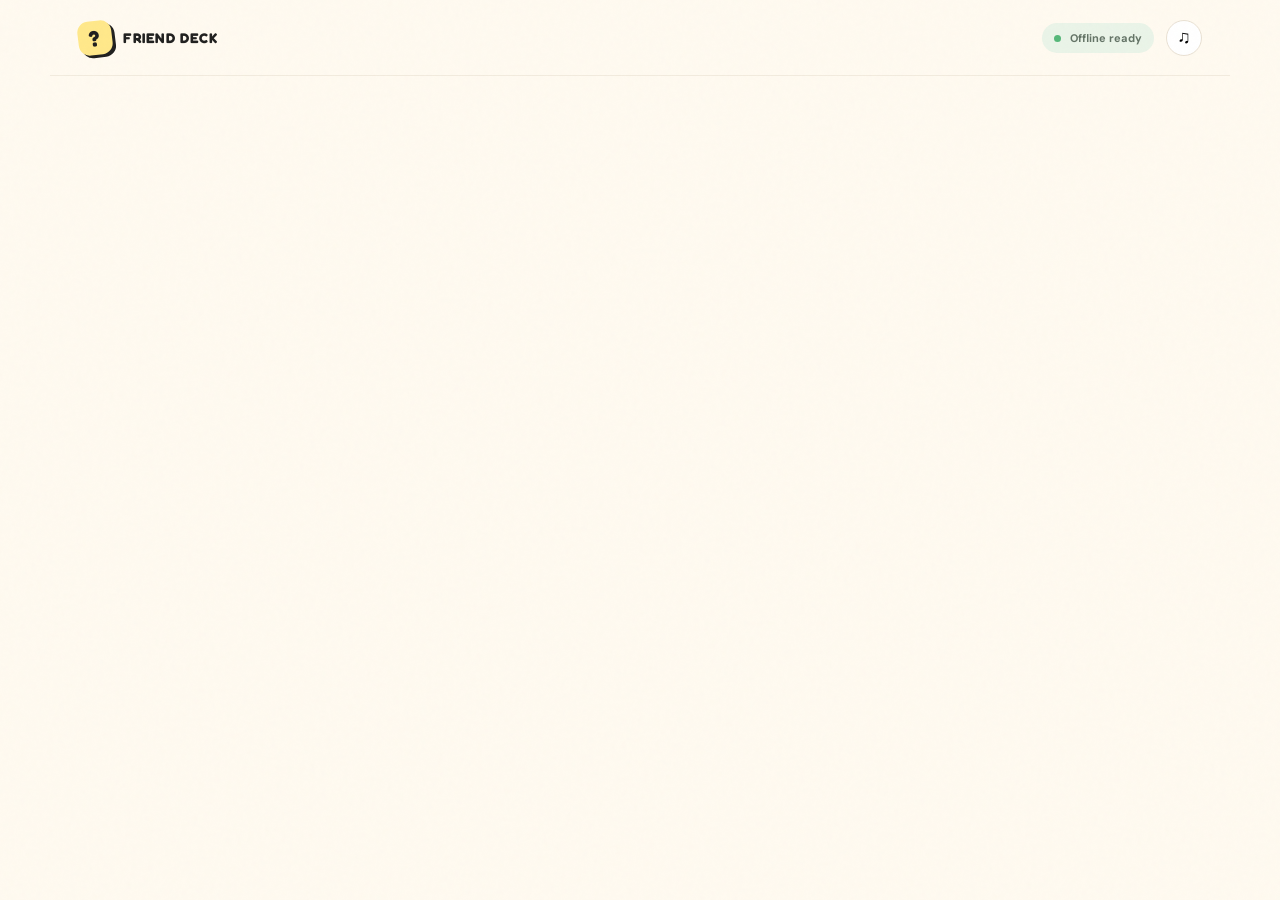
==== commit b4c7809f: "Refresh Scrabble client cache version" ====
--- a/index.html
+++ b/index.html
@@ -40,7 +40,7 @@
     </section>
     <div id="toast" class="toast" role="status" aria-live="polite"></div>
   </main>
-  <script src="arcade.js?v=expanded-english-dictionary-20261115"></script>
+  <script src="arcade.js?v=scrabble-star-lie-fix-20261115"></script>
   <script type="module" src="app.js?v=frienddeck-results-rematch-20261114"></script>
   <script>
 
